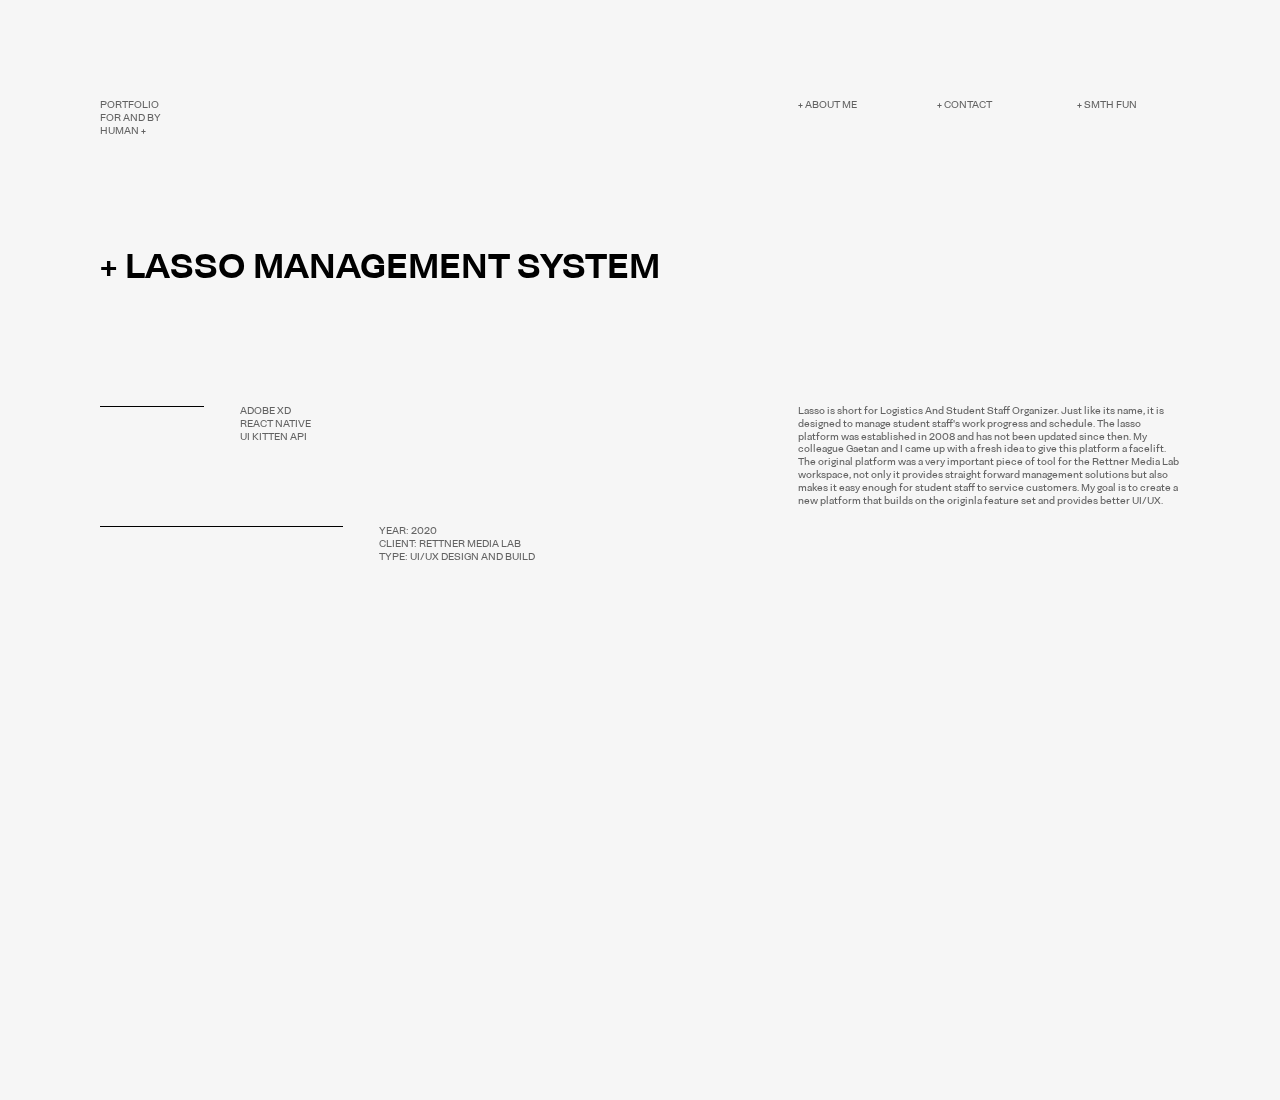
==== pj_lasso.html @ 989edd4e "small changes" ====
<!DOCTYPE html>
<html lang="en">
<head>
    <meta charset="UTF-8">
    <meta name="viewport" content="width=device-width, initial-scale=1.0">
    <title>Lasso Managment System</title>
    <link rel="stylesheet" href="./css/pj_lasso.css">
    <link rel="stylesheet" href="./css/global.css">
    <link rel="stylesheet" href="./css/raster2.css">
    <link rel="stylesheet" href="./css/locomotive-scroll.css">
</head>
<body>
    <div data-scroll-container class="wrapper">
        <r-grid columns=8>
            <r-cell span=1>
                <h2 class="heading">
                    Portfolio<br>
                    for and by<br>
                    human +
                </h2>
            </r-cell>
            <r-cell span=6-6>
                <h2 class="heading2">
                    + About me
                </h2>
            </r-cell>
            <r-cell span=7-7>
                <h2 class="heading2">
                    + Contact
                </h2>
            </r-cell>
            <r-cell span=8-8>
                <h2 class="heading2">
                    + Smth fun
                </h2>
            </r-cell>
            <r-cell span=5>
                <h2 class="project_title"><span class="plus"> + </span>Lasso Management System</h2>
            </r-cell>
            <r-cell span=1-1 class="divider"></r-cell>
            <r-cell span=2-2>
                <div>
                    <h2>Adobe XD</h2>
                    <h2>React Native</h2>
                    <h2>UI Kitten API</h2>
                </div>
            </r-cell>
            <r-cell span=6-8>
                <h2 class="desc">Lasso is short for Logistics And Student Staff Organizer. Just like its name, it is designed to manage student staff's work progress and schedule. The lasso platform was established in 2008 and has not been updated since then. My colleague Gaetan and I came up with a fresh idea to give this platform a facelift. The original platform was a very important piece of tool for the Rettner Media Lab workspace, not only it provides straight forward management solutions but also makes it easy enough for student staff to service customers. My goal is to create a new platform that builds on the originla feature set and provides better UI/UX.</h2>
            </r-cell>
            <r-cell span=1-2 class="divider"></r-cell>
            <r-cell span=3-4>
                <div>
                    <h2>Year: 2020</h2>
                    <h2>Client: Rettner Media lab</h2>
                    <h2>Type: UI/UX design and build</h2>
                </div>
            </r-cell>
        </r-grid>
    </div>
    <script src="./js/locomotive-scroll.min.js"></script>
    <script src="./js/locomotive.js"></script>
</body>
</html>
---- css/pj_lasso.css ----
.project_title {
    opacity: 1;
    font-weight: 700 !important;
    font-size: 2.7vw !important;
    line-height: 2.7vw !important;
    height: 15vh;
}

.desc {
    text-transform: none;
}
---- css/global.css ----
@font-face {
    font-family: "NeogroteskPro";
    font-weight: 400;
    src:  url('../fonts/NeogroteskPro-Regular.woff') format('woff');
}
  
@font-face {
    font-family: "NeogroteskPro";
    font-weight: 700;
    src: url('../fonts/NeogroteskPro-Bold.woff') format('woff');
}

body {
    font-family: "NeogroteskPro";
    -webkit-font-smoothing: antialiased;
    -moz-osx-font-smoothing: grayscale;
    font-weight: 400;
    background-color: #f6f6f6;
    padding: 0px !important;
}

.wrapper {
    padding: 100px !important;
}

h2 {
    font-family: "NeogroteskPro";
    -webkit-font-smoothing: antialiased;
    -moz-osx-font-smoothing: grayscale;
    font-weight: 700;
    opacity: 0.6;
    font-size: 0.8vw !important;
    line-height: 1.0vw !important;
    padding: 0 !important;
    margin: 0 !important;
    font-weight: 400 !important;
    text-transform: uppercase;
    letter-spacing: normal !important;
}

p {
    font-size: 0.9vw;
    line-height: 1.0vw;
    padding: 0;
    opacity: 0.6;
    font-weight: 400;
}

.heading {
    height: 15vh;
    text-transform: uppercase;
}

.empty {
    height: 15vh;
}

.divider {
    height: 1px;
    width: 100%;
    background-color: black;
}

.link {
    margin-bottom: 0.3vw !important;
}

.plus {
    font-weight: 400 !important;
}
---- css/raster2.css ----
/* Raster v20 (release package) (rsms.me/raster) */
@import url("https://rsms.me/inter/inter.css");@import url("https://rsms.me/res/fonts/iaw.css");:root{--fontSize:12px;--sansFont:"Inter";--monoFont:"iaw-mono";--lineHeight:calc(var(--fontSize)*1.5);--baseline:calc(var(--lineHeight)/2);--blockSpacingTop:0px;--blockSpacingBottom:var(--lineHeight);--hrThickness:2px;--h1-size:2.8rem;--h2-size:2.2rem;--h3-size:1.4rem;--h4-size:1.1rem;--columnGap:calc(var(--lineHeight)*2);--rowGap:var(--lineHeight);--displayScale:1;--pixel:1px;--foreground-color-rgb:0,0,0;--foreground-color-a:1;--foreground-color:rgba(var(--foreground-color-rgb),var(--foreground-color-a));--background-color:#fff}@supports (font-variation-settings:normal){:root{--sansFont:"Inter var";--monoFont:"iaw-mono-var"}}@media only screen and (-webkit-min-device-pixel-ratio:1.5),only screen and (min-device-pixel-ratio:1.5),only screen and (min-resolution:1.5dppx){:root{--displayScale:2;--pixel:0.5px}}@media only screen and (-webkit-min-device-pixel-ratio:2.5),only screen and (min-device-pixel-ratio:2.5),only screen and (min-resolution:2.5dppx){:root{--displayScale:3;--pixel:0.34px}}@media only screen and (-webkit-min-device-pixel-ratio:3.5),only screen and (min-device-pixel-ratio:3.5),only screen and (min-resolution:3.5dppx){:root{--displayScale:4;--pixel:0.25px}}*{font:inherit;line-height:inherit}a,abbr,acronym,address,applet,article,aside,audio,b,big,blockquote,body,canvas,caption,center,cite,code,dd,del,details,dfn,div,dl,dt,em,embed,fieldset,figcaption,figure,footer,form,grid,h1,h2,h3,h4,h5,h6,header,hgroup,hr,html,i,iframe,img,ins,kbd,label,legend,li,main,mark,menu,nav,noscript,object,ol,output,p,pre,q,s,samp,section,small,span,strike,strong,sub,summary,sup,table,tbody,td,tfoot,th,thead,time,tr,tt,u,ul,var,video{margin:0;padding:0;border:0;vertical-align:baseline}blockquote,q{quotes:none}blockquote:after,blockquote:before,q:after,q:before{content:"";content:none}a,a:active,a:visited{color:inherit}r-grid{display:grid;--grid-tc:repeat(4,1fr);grid-template-columns:var(--grid-tc);--grid-cs:1;--grid-ce:-1}r-grid>r-cell{display:block;-moz-appearance:none;appearance:none;-webkit-appearance:none}r-grid[columns="1"]{--grid-tc:repeat(1,1fr)}r-grid[columns="2"]{--grid-tc:repeat(2,1fr)}r-grid[columns="3"]{--grid-tc:repeat(3,1fr)}r-grid[columns="4"]{--grid-tc:repeat(4,1fr)}r-grid[columns="5"]{--grid-tc:repeat(5,1fr)}r-grid[columns="6"]{--grid-tc:repeat(6,1fr)}r-grid[columns="7"]{--grid-tc:repeat(7,1fr)}r-grid[columns="8"]{--grid-tc:repeat(8,1fr)}r-grid[columns="9"]{--grid-tc:repeat(9,1fr)}r-grid[columns="10"]{--grid-tc:repeat(10,1fr)}r-grid[columns="11"]{--grid-tc:repeat(11,1fr)}r-grid[columns="12"]{--grid-tc:repeat(12,1fr)}r-grid[columns="13"]{--grid-tc:repeat(13,1fr)}r-grid[columns="14"]{--grid-tc:repeat(14,1fr)}r-grid[columns="15"]{--grid-tc:repeat(15,1fr)}r-grid[columns="16"]{--grid-tc:repeat(16,1fr)}r-grid[columns="17"]{--grid-tc:repeat(17,1fr)}r-grid[columns="18"]{--grid-tc:repeat(18,1fr)}r-grid[columns="19"]{--grid-tc:repeat(19,1fr)}r-grid[columns="20"]{--grid-tc:repeat(20,1fr)}r-grid[columns="21"]{--grid-tc:repeat(21,1fr)}r-grid[columns="22"]{--grid-tc:repeat(22,1fr)}r-grid[columns="23"]{--grid-tc:repeat(23,1fr)}r-grid[columns="24"]{--grid-tc:repeat(24,1fr)}r-grid[columns="25"]{--grid-tc:repeat(25,1fr)}r-grid[columns="26"]{--grid-tc:repeat(26,1fr)}r-grid[columns="27"]{--grid-tc:repeat(27,1fr)}r-grid[columns="28"]{--grid-tc:repeat(28,1fr)}r-grid[columns="29"]{--grid-tc:repeat(29,1fr)}r-grid[columns="30"]{--grid-tc:repeat(30,1fr)}r-grid>r-cell[span^="1"]{--grid-cs:1}r-grid>r-cell[span^="2"]{--grid-cs:2}r-grid>r-cell[span^="3"]{--grid-cs:3}r-grid>r-cell[span^="4"]{--grid-cs:4}r-grid>r-cell[span^="5"]{--grid-cs:5}r-grid>r-cell[span^="6"]{--grid-cs:6}r-grid>r-cell[span^="7"]{--grid-cs:7}r-grid>r-cell[span^="8"]{--grid-cs:8}r-grid>r-cell[span^="9"]{--grid-cs:9}r-grid>r-cell[span^="10"]{--grid-cs:10}r-grid>r-cell[span^="11"]{--grid-cs:11}r-grid>r-cell[span^="12"]{--grid-cs:12}r-grid>r-cell[span^="13"]{--grid-cs:13}r-grid>r-cell[span^="14"]{--grid-cs:14}r-grid>r-cell[span^="15"]{--grid-cs:15}r-grid>r-cell[span^="16"]{--grid-cs:16}r-grid>r-cell[span^="17"]{--grid-cs:17}r-grid>r-cell[span^="18"]{--grid-cs:18}r-grid>r-cell[span^="19"]{--grid-cs:19}r-grid>r-cell[span^="20"]{--grid-cs:20}r-grid>r-cell[span^="21"]{--grid-cs:21}r-grid>r-cell[span^="22"]{--grid-cs:22}r-grid>r-cell[span^="23"]{--grid-cs:23}r-grid>r-cell[span^="24"]{--grid-cs:24}r-grid>r-cell[span^="25"]{--grid-cs:25}r-grid>r-cell[span^="26"]{--grid-cs:26}r-grid>r-cell[span^="27"]{--grid-cs:27}r-grid>r-cell[span^="28"]{--grid-cs:28}r-grid>r-cell[span^="29"]{--grid-cs:29}r-grid>r-cell[span^="30"]{--grid-cs:30}r-grid>r-cell[span$="+1"],r-grid>r-cell[span="1"]{--grid-ce:1}r-grid>r-cell[span$="+2"],r-grid>r-cell[span$="-1"],r-grid>r-cell[span="2"]{--grid-ce:2}r-grid>r-cell[span$="+3"],r-grid>r-cell[span$="-2"],r-grid>r-cell[span="3"]{--grid-ce:3}r-grid>r-cell[span$="+4"],r-grid>r-cell[span$="-3"],r-grid>r-cell[span="4"]{--grid-ce:4}r-grid>r-cell[span$="+5"],r-grid>r-cell[span$="-4"],r-grid>r-cell[span="5"]{--grid-ce:5}r-grid>r-cell[span$="+6"],r-grid>r-cell[span$="-5"],r-grid>r-cell[span="6"]{--grid-ce:6}r-grid>r-cell[span$="+7"],r-grid>r-cell[span$="-6"],r-grid>r-cell[span="7"]{--grid-ce:7}r-grid>r-cell[span$="+8"],r-grid>r-cell[span$="-7"],r-grid>r-cell[span="8"]{--grid-ce:8}r-grid>r-cell[span$="+9"],r-grid>r-cell[span$="-8"],r-grid>r-cell[span="9"]{--grid-ce:9}r-grid>r-cell[span$="+10"],r-grid>r-cell[span$="-9"],r-grid>r-cell[span="10"]{--grid-ce:10}r-grid>r-cell[span$="+11"],r-grid>r-cell[span$="-10"],r-grid>r-cell[span="11"]{--grid-ce:11}r-grid>r-cell[span$="+12"],r-grid>r-cell[span$="-11"],r-grid>r-cell[span="12"]{--grid-ce:12}r-grid>r-cell[span$="+13"],r-grid>r-cell[span$="-12"],r-grid>r-cell[span="13"]{--grid-ce:13}r-grid>r-cell[span$="+14"],r-grid>r-cell[span$="-13"],r-grid>r-cell[span="14"]{--grid-ce:14}r-grid>r-cell[span$="+15"],r-grid>r-cell[span$="-14"],r-grid>r-cell[span="15"]{--grid-ce:15}r-grid>r-cell[span$="+16"],r-grid>r-cell[span$="-15"],r-grid>r-cell[span="16"]{--grid-ce:16}r-grid>r-cell[span$="+17"],r-grid>r-cell[span$="-16"],r-grid>r-cell[span="17"]{--grid-ce:17}r-grid>r-cell[span$="+18"],r-grid>r-cell[span$="-17"],r-grid>r-cell[span="18"]{--grid-ce:18}r-grid>r-cell[span$="+19"],r-grid>r-cell[span$="-18"],r-grid>r-cell[span="19"]{--grid-ce:19}r-grid>r-cell[span$="+20"],r-grid>r-cell[span$="-19"],r-grid>r-cell[span="20"]{--grid-ce:20}r-grid>r-cell[span$="+21"],r-grid>r-cell[span$="-20"],r-grid>r-cell[span="21"]{--grid-ce:21}r-grid>r-cell[span$="+22"],r-grid>r-cell[span$="-21"],r-grid>r-cell[span="22"]{--grid-ce:22}r-grid>r-cell[span$="+23"],r-grid>r-cell[span$="-22"],r-grid>r-cell[span="23"]{--grid-ce:23}r-grid>r-cell[span$="+24"],r-grid>r-cell[span$="-23"],r-grid>r-cell[span="24"]{--grid-ce:24}r-grid>r-cell[span$="+25"],r-grid>r-cell[span$="-24"],r-grid>r-cell[span="25"]{--grid-ce:25}r-grid>r-cell[span$="+26"],r-grid>r-cell[span$="-25"],r-grid>r-cell[span="26"]{--grid-ce:26}r-grid>r-cell[span$="+27"],r-grid>r-cell[span$="-26"],r-grid>r-cell[span="27"]{--grid-ce:27}r-grid>r-cell[span$="+28"],r-grid>r-cell[span$="-27"],r-grid>r-cell[span="28"]{--grid-ce:28}r-grid>r-cell[span$="+29"],r-grid>r-cell[span$="-28"],r-grid>r-cell[span="29"]{--grid-ce:29}r-grid>r-cell[span$="+30"],r-grid>r-cell[span$="-29"],r-grid>r-cell[span="30"]{--grid-ce:30}r-grid>r-cell[span$="-30"]{--grid-ce:31}r-grid>r-cell[span]{grid-column-end:span var(--grid-ce)}r-grid>r-cell[span*="+"],r-grid>r-cell[span*="-"],r-grid>r-cell[span*=".."]{grid-column-start:var(--grid-cs)}r-grid>r-cell[span*="-"],r-grid>r-cell[span*=".."]{grid-column-end:var(--grid-ce)}r-grid>r-cell[span=row]{grid-column:1/-1}@media only screen and (max-width:600px){r-grid[columns-s="1"]{--grid-tc:repeat(1,1fr)}r-grid[columns-s="2"]{--grid-tc:repeat(2,1fr)}r-grid[columns-s="3"]{--grid-tc:repeat(3,1fr)}r-grid[columns-s="4"]{--grid-tc:repeat(4,1fr)}r-grid[columns-s="5"]{--grid-tc:repeat(5,1fr)}r-grid[columns-s="6"]{--grid-tc:repeat(6,1fr)}r-grid[columns-s="7"]{--grid-tc:repeat(7,1fr)}r-grid[columns-s="8"]{--grid-tc:repeat(8,1fr)}r-grid[columns-s="9"]{--grid-tc:repeat(9,1fr)}r-grid[columns-s="10"]{--grid-tc:repeat(10,1fr)}r-grid[columns-s="11"]{--grid-tc:repeat(11,1fr)}r-grid[columns-s="12"]{--grid-tc:repeat(12,1fr)}r-grid[columns-s="13"]{--grid-tc:repeat(13,1fr)}r-grid[columns-s="14"]{--grid-tc:repeat(14,1fr)}r-grid[columns-s="15"]{--grid-tc:repeat(15,1fr)}r-grid[columns-s="16"]{--grid-tc:repeat(16,1fr)}r-grid[columns-s="17"]{--grid-tc:repeat(17,1fr)}r-grid[columns-s="18"]{--grid-tc:repeat(18,1fr)}r-grid[columns-s="19"]{--grid-tc:repeat(19,1fr)}r-grid[columns-s="20"]{--grid-tc:repeat(20,1fr)}r-grid[columns-s="21"]{--grid-tc:repeat(21,1fr)}r-grid[columns-s="22"]{--grid-tc:repeat(22,1fr)}r-grid[columns-s="23"]{--grid-tc:repeat(23,1fr)}r-grid[columns-s="24"]{--grid-tc:repeat(24,1fr)}r-grid[columns-s="25"]{--grid-tc:repeat(25,1fr)}r-grid[columns-s="26"]{--grid-tc:repeat(26,1fr)}r-grid[columns-s="27"]{--grid-tc:repeat(27,1fr)}r-grid[columns-s="28"]{--grid-tc:repeat(28,1fr)}r-grid[columns-s="29"]{--grid-tc:repeat(29,1fr)}r-grid[columns-s="30"]{--grid-tc:repeat(30,1fr)}r-grid>r-cell[span-s^="1"]{--grid-cs:1}r-grid>r-cell[span-s^="2"]{--grid-cs:2}r-grid>r-cell[span-s^="3"]{--grid-cs:3}r-grid>r-cell[span-s^="4"]{--grid-cs:4}r-grid>r-cell[span-s^="5"]{--grid-cs:5}r-grid>r-cell[span-s^="6"]{--grid-cs:6}r-grid>r-cell[span-s^="7"]{--grid-cs:7}r-grid>r-cell[span-s^="8"]{--grid-cs:8}r-grid>r-cell[span-s^="9"]{--grid-cs:9}r-grid>r-cell[span-s^="10"]{--grid-cs:10}r-grid>r-cell[span-s^="11"]{--grid-cs:11}r-grid>r-cell[span-s^="12"]{--grid-cs:12}r-grid>r-cell[span-s^="13"]{--grid-cs:13}r-grid>r-cell[span-s^="14"]{--grid-cs:14}r-grid>r-cell[span-s^="15"]{--grid-cs:15}r-grid>r-cell[span-s^="16"]{--grid-cs:16}r-grid>r-cell[span-s^="17"]{--grid-cs:17}r-grid>r-cell[span-s^="18"]{--grid-cs:18}r-grid>r-cell[span-s^="19"]{--grid-cs:19}r-grid>r-cell[span-s^="20"]{--grid-cs:20}r-grid>r-cell[span-s^="21"]{--grid-cs:21}r-grid>r-cell[span-s^="22"]{--grid-cs:22}r-grid>r-cell[span-s^="23"]{--grid-cs:23}r-grid>r-cell[span-s^="24"]{--grid-cs:24}r-grid>r-cell[span-s^="25"]{--grid-cs:25}r-grid>r-cell[span-s^="26"]{--grid-cs:26}r-grid>r-cell[span-s^="27"]{--grid-cs:27}r-grid>r-cell[span-s^="28"]{--grid-cs:28}r-grid>r-cell[span-s^="29"]{--grid-cs:29}r-grid>r-cell[span-s^="30"]{--grid-cs:30}r-grid>r-cell[span-s$="+1"],r-grid>r-cell[span-s="1"]{--grid-ce:1}r-grid>r-cell[span-s$="+2"],r-grid>r-cell[span-s$="-1"],r-grid>r-cell[span-s="2"]{--grid-ce:2}r-grid>r-cell[span-s$="+3"],r-grid>r-cell[span-s$="-2"],r-grid>r-cell[span-s="3"]{--grid-ce:3}r-grid>r-cell[span-s$="+4"],r-grid>r-cell[span-s$="-3"],r-grid>r-cell[span-s="4"]{--grid-ce:4}r-grid>r-cell[span-s$="+5"],r-grid>r-cell[span-s$="-4"],r-grid>r-cell[span-s="5"]{--grid-ce:5}r-grid>r-cell[span-s$="+6"],r-grid>r-cell[span-s$="-5"],r-grid>r-cell[span-s="6"]{--grid-ce:6}r-grid>r-cell[span-s$="+7"],r-grid>r-cell[span-s$="-6"],r-grid>r-cell[span-s="7"]{--grid-ce:7}r-grid>r-cell[span-s$="+8"],r-grid>r-cell[span-s$="-7"],r-grid>r-cell[span-s="8"]{--grid-ce:8}r-grid>r-cell[span-s$="+9"],r-grid>r-cell[span-s$="-8"],r-grid>r-cell[span-s="9"]{--grid-ce:9}r-grid>r-cell[span-s$="+10"],r-grid>r-cell[span-s$="-9"],r-grid>r-cell[span-s="10"]{--grid-ce:10}r-grid>r-cell[span-s$="+11"],r-grid>r-cell[span-s$="-10"],r-grid>r-cell[span-s="11"]{--grid-ce:11}r-grid>r-cell[span-s$="+12"],r-grid>r-cell[span-s$="-11"],r-grid>r-cell[span-s="12"]{--grid-ce:12}r-grid>r-cell[span-s$="+13"],r-grid>r-cell[span-s$="-12"],r-grid>r-cell[span-s="13"]{--grid-ce:13}r-grid>r-cell[span-s$="+14"],r-grid>r-cell[span-s$="-13"],r-grid>r-cell[span-s="14"]{--grid-ce:14}r-grid>r-cell[span-s$="+15"],r-grid>r-cell[span-s$="-14"],r-grid>r-cell[span-s="15"]{--grid-ce:15}r-grid>r-cell[span-s$="+16"],r-grid>r-cell[span-s$="-15"],r-grid>r-cell[span-s="16"]{--grid-ce:16}r-grid>r-cell[span-s$="+17"],r-grid>r-cell[span-s$="-16"],r-grid>r-cell[span-s="17"]{--grid-ce:17}r-grid>r-cell[span-s$="+18"],r-grid>r-cell[span-s$="-17"],r-grid>r-cell[span-s="18"]{--grid-ce:18}r-grid>r-cell[span-s$="+19"],r-grid>r-cell[span-s$="-18"],r-grid>r-cell[span-s="19"]{--grid-ce:19}r-grid>r-cell[span-s$="+20"],r-grid>r-cell[span-s$="-19"],r-grid>r-cell[span-s="20"]{--grid-ce:20}r-grid>r-cell[span-s$="+21"],r-grid>r-cell[span-s$="-20"],r-grid>r-cell[span-s="21"]{--grid-ce:21}r-grid>r-cell[span-s$="+22"],r-grid>r-cell[span-s$="-21"],r-grid>r-cell[span-s="22"]{--grid-ce:22}r-grid>r-cell[span-s$="+23"],r-grid>r-cell[span-s$="-22"],r-grid>r-cell[span-s="23"]{--grid-ce:23}r-grid>r-cell[span-s$="+24"],r-grid>r-cell[span-s$="-23"],r-grid>r-cell[span-s="24"]{--grid-ce:24}r-grid>r-cell[span-s$="+25"],r-grid>r-cell[span-s$="-24"],r-grid>r-cell[span-s="25"]{--grid-ce:25}r-grid>r-cell[span-s$="+26"],r-grid>r-cell[span-s$="-25"],r-grid>r-cell[span-s="26"]{--grid-ce:26}r-grid>r-cell[span-s$="+27"],r-grid>r-cell[span-s$="-26"],r-grid>r-cell[span-s="27"]{--grid-ce:27}r-grid>r-cell[span-s$="+28"],r-grid>r-cell[span-s$="-27"],r-grid>r-cell[span-s="28"]{--grid-ce:28}r-grid>r-cell[span-s$="+29"],r-grid>r-cell[span-s$="-28"],r-grid>r-cell[span-s="29"]{--grid-ce:29}r-grid>r-cell[span-s$="+30"],r-grid>r-cell[span-s$="-29"],r-grid>r-cell[span-s="30"]{--grid-ce:30}r-grid>r-cell[span-s$="-30"]{--grid-ce:31}r-grid>r-cell[span-s]{grid-column-end:span var(--grid-ce)}r-grid>r-cell[span-s*="+"],r-grid>r-cell[span-s*="-"],r-grid>r-cell[span-s*=".."]{grid-column-start:var(--grid-cs)}r-grid>r-cell[span-s*="-"],r-grid>r-cell[span-s*=".."]{grid-column-end:var(--grid-ce)}r-grid>r-cell[span-s=row]{grid-column:1/-1}}@media only screen and (min-width:1599px){r-grid[columns-l="1"]{--grid-tc:repeat(1,1fr)}r-grid[columns-l="2"]{--grid-tc:repeat(2,1fr)}r-grid[columns-l="3"]{--grid-tc:repeat(3,1fr)}r-grid[columns-l="4"]{--grid-tc:repeat(4,1fr)}r-grid[columns-l="5"]{--grid-tc:repeat(5,1fr)}r-grid[columns-l="6"]{--grid-tc:repeat(6,1fr)}r-grid[columns-l="7"]{--grid-tc:repeat(7,1fr)}r-grid[columns-l="8"]{--grid-tc:repeat(8,1fr)}r-grid[columns-l="9"]{--grid-tc:repeat(9,1fr)}r-grid[columns-l="10"]{--grid-tc:repeat(10,1fr)}r-grid[columns-l="11"]{--grid-tc:repeat(11,1fr)}r-grid[columns-l="12"]{--grid-tc:repeat(12,1fr)}r-grid[columns-l="13"]{--grid-tc:repeat(13,1fr)}r-grid[columns-l="14"]{--grid-tc:repeat(14,1fr)}r-grid[columns-l="15"]{--grid-tc:repeat(15,1fr)}r-grid[columns-l="16"]{--grid-tc:repeat(16,1fr)}r-grid[columns-l="17"]{--grid-tc:repeat(17,1fr)}r-grid[columns-l="18"]{--grid-tc:repeat(18,1fr)}r-grid[columns-l="19"]{--grid-tc:repeat(19,1fr)}r-grid[columns-l="20"]{--grid-tc:repeat(20,1fr)}r-grid[columns-l="21"]{--grid-tc:repeat(21,1fr)}r-grid[columns-l="22"]{--grid-tc:repeat(22,1fr)}r-grid[columns-l="23"]{--grid-tc:repeat(23,1fr)}r-grid[columns-l="24"]{--grid-tc:repeat(24,1fr)}r-grid[columns-l="25"]{--grid-tc:repeat(25,1fr)}r-grid[columns-l="26"]{--grid-tc:repeat(26,1fr)}r-grid[columns-l="27"]{--grid-tc:repeat(27,1fr)}r-grid[columns-l="28"]{--grid-tc:repeat(28,1fr)}r-grid[columns-l="29"]{--grid-tc:repeat(29,1fr)}r-grid[columns-l="30"]{--grid-tc:repeat(30,1fr)}r-grid>r-cell[span-l^="1"]{--grid-cs:1}r-grid>r-cell[span-l^="2"]{--grid-cs:2}r-grid>r-cell[span-l^="3"]{--grid-cs:3}r-grid>r-cell[span-l^="4"]{--grid-cs:4}r-grid>r-cell[span-l^="5"]{--grid-cs:5}r-grid>r-cell[span-l^="6"]{--grid-cs:6}r-grid>r-cell[span-l^="7"]{--grid-cs:7}r-grid>r-cell[span-l^="8"]{--grid-cs:8}r-grid>r-cell[span-l^="9"]{--grid-cs:9}r-grid>r-cell[span-l^="10"]{--grid-cs:10}r-grid>r-cell[span-l^="11"]{--grid-cs:11}r-grid>r-cell[span-l^="12"]{--grid-cs:12}r-grid>r-cell[span-l^="13"]{--grid-cs:13}r-grid>r-cell[span-l^="14"]{--grid-cs:14}r-grid>r-cell[span-l^="15"]{--grid-cs:15}r-grid>r-cell[span-l^="16"]{--grid-cs:16}r-grid>r-cell[span-l^="17"]{--grid-cs:17}r-grid>r-cell[span-l^="18"]{--grid-cs:18}r-grid>r-cell[span-l^="19"]{--grid-cs:19}r-grid>r-cell[span-l^="20"]{--grid-cs:20}r-grid>r-cell[span-l^="21"]{--grid-cs:21}r-grid>r-cell[span-l^="22"]{--grid-cs:22}r-grid>r-cell[span-l^="23"]{--grid-cs:23}r-grid>r-cell[span-l^="24"]{--grid-cs:24}r-grid>r-cell[span-l^="25"]{--grid-cs:25}r-grid>r-cell[span-l^="26"]{--grid-cs:26}r-grid>r-cell[span-l^="27"]{--grid-cs:27}r-grid>r-cell[span-l^="28"]{--grid-cs:28}r-grid>r-cell[span-l^="29"]{--grid-cs:29}r-grid>r-cell[span-l^="30"]{--grid-cs:30}r-grid>r-cell[span-l$="+1"],r-grid>r-cell[span-l="1"]{--grid-ce:1}r-grid>r-cell[span-l$="+2"],r-grid>r-cell[span-l$="-1"],r-grid>r-cell[span-l="2"]{--grid-ce:2}r-grid>r-cell[span-l$="+3"],r-grid>r-cell[span-l$="-2"],r-grid>r-cell[span-l="3"]{--grid-ce:3}r-grid>r-cell[span-l$="+4"],r-grid>r-cell[span-l$="-3"],r-grid>r-cell[span-l="4"]{--grid-ce:4}r-grid>r-cell[span-l$="+5"],r-grid>r-cell[span-l$="-4"],r-grid>r-cell[span-l="5"]{--grid-ce:5}r-grid>r-cell[span-l$="+6"],r-grid>r-cell[span-l$="-5"],r-grid>r-cell[span-l="6"]{--grid-ce:6}r-grid>r-cell[span-l$="+7"],r-grid>r-cell[span-l$="-6"],r-grid>r-cell[span-l="7"]{--grid-ce:7}r-grid>r-cell[span-l$="+8"],r-grid>r-cell[span-l$="-7"],r-grid>r-cell[span-l="8"]{--grid-ce:8}r-grid>r-cell[span-l$="+9"],r-grid>r-cell[span-l$="-8"],r-grid>r-cell[span-l="9"]{--grid-ce:9}r-grid>r-cell[span-l$="+10"],r-grid>r-cell[span-l$="-9"],r-grid>r-cell[span-l="10"]{--grid-ce:10}r-grid>r-cell[span-l$="+11"],r-grid>r-cell[span-l$="-10"],r-grid>r-cell[span-l="11"]{--grid-ce:11}r-grid>r-cell[span-l$="+12"],r-grid>r-cell[span-l$="-11"],r-grid>r-cell[span-l="12"]{--grid-ce:12}r-grid>r-cell[span-l$="+13"],r-grid>r-cell[span-l$="-12"],r-grid>r-cell[span-l="13"]{--grid-ce:13}r-grid>r-cell[span-l$="+14"],r-grid>r-cell[span-l$="-13"],r-grid>r-cell[span-l="14"]{--grid-ce:14}r-grid>r-cell[span-l$="+15"],r-grid>r-cell[span-l$="-14"],r-grid>r-cell[span-l="15"]{--grid-ce:15}r-grid>r-cell[span-l$="+16"],r-grid>r-cell[span-l$="-15"],r-grid>r-cell[span-l="16"]{--grid-ce:16}r-grid>r-cell[span-l$="+17"],r-grid>r-cell[span-l$="-16"],r-grid>r-cell[span-l="17"]{--grid-ce:17}r-grid>r-cell[span-l$="+18"],r-grid>r-cell[span-l$="-17"],r-grid>r-cell[span-l="18"]{--grid-ce:18}r-grid>r-cell[span-l$="+19"],r-grid>r-cell[span-l$="-18"],r-grid>r-cell[span-l="19"]{--grid-ce:19}r-grid>r-cell[span-l$="+20"],r-grid>r-cell[span-l$="-19"],r-grid>r-cell[span-l="20"]{--grid-ce:20}r-grid>r-cell[span-l$="+21"],r-grid>r-cell[span-l$="-20"],r-grid>r-cell[span-l="21"]{--grid-ce:21}r-grid>r-cell[span-l$="+22"],r-grid>r-cell[span-l$="-21"],r-grid>r-cell[span-l="22"]{--grid-ce:22}r-grid>r-cell[span-l$="+23"],r-grid>r-cell[span-l$="-22"],r-grid>r-cell[span-l="23"]{--grid-ce:23}r-grid>r-cell[span-l$="+24"],r-grid>r-cell[span-l$="-23"],r-grid>r-cell[span-l="24"]{--grid-ce:24}r-grid>r-cell[span-l$="+25"],r-grid>r-cell[span-l$="-24"],r-grid>r-cell[span-l="25"]{--grid-ce:25}r-grid>r-cell[span-l$="+26"],r-grid>r-cell[span-l$="-25"],r-grid>r-cell[span-l="26"]{--grid-ce:26}r-grid>r-cell[span-l$="+27"],r-grid>r-cell[span-l$="-26"],r-grid>r-cell[span-l="27"]{--grid-ce:27}r-grid>r-cell[span-l$="+28"],r-grid>r-cell[span-l$="-27"],r-grid>r-cell[span-l="28"]{--grid-ce:28}r-grid>r-cell[span-l$="+29"],r-grid>r-cell[span-l$="-28"],r-grid>r-cell[span-l="29"]{--grid-ce:29}r-grid>r-cell[span-l$="+30"],r-grid>r-cell[span-l$="-29"],r-grid>r-cell[span-l="30"]{--grid-ce:30}r-grid>r-cell[span-l$="-30"]{--grid-ce:31}r-grid>r-cell[span-l]{grid-column-end:span var(--grid-ce)}r-grid>r-cell[span-l*="+"],r-grid>r-cell[span-l*="-"],r-grid>r-cell[span-l*=".."]{grid-column-start:var(--grid-cs)}r-grid>r-cell[span-l*="-"],r-grid>r-cell[span-l*=".."]{grid-column-end:var(--grid-ce)}r-grid>r-cell[span-l=row]{grid-column:1/-1}}r-grid.debug>*{--color:rgba(248,110,91,0.3);background-image:-webkit-gradient(linear,left top,left bottom,from(var(--color)),to(var(--color)));background-image:linear-gradient(180deg,var(--color) 0,var(--color))}r-grid.debug>:nth-child(6n+2){--color:rgba(103,126,208,0.3)}r-grid.debug>:nth-child(6n+3){--color:rgba(224,174,72,0.3)}r-grid.debug>:nth-child(6n+4){--color:rgba(77,214,115,0.3)}r-grid.debug>:nth-child(6n+5){--color:rgba(217,103,219,0.3)}r-grid.debug>:nth-child(6n+6){--color:rgba(94,204,211,0.3)}r-grid.debug>:nth-child(6n+7){--color:rgba(248,110,91,0.3)}html{font-family:var(--sansFont),-system-ui,system-ui,sans-serif;font-size:var(--fontSize);line-height:var(--lineHeight);background:var(--background-color);color:var(--foreground-color);letter-spacing:-.01em;-webkit-text-size-adjust:100%;-moz-text-size-adjust:100%;-ms-text-size-adjust:100%;text-size-adjust:100%;font-variant-ligatures:contextual common-ligatures;font-feature-settings:"kern" 1,"liga" 1,"calt" 1,"cv10" 1}body{-webkit-overflow-scrolling:touch;scroll-behavior:smooth;overflow-x:hidden;padding:calc(var(--lineHeight)*2);padding-bottom:calc(var(--lineHeight)*3)}@media only screen and (max-width:600px){body{padding:var(--lineHeight);padding-bottom:calc(var(--lineHeight)*2)}}[flow-cols-l],[flow-cols-s],[flow-cols]{-webkit-column-gap:var(--columnGap);-moz-column-gap:var(--columnGap);column-gap:var(--columnGap);-webkit-column-fill:balance;-moz-column-fill:balance;column-fill:balance}[flow-cols="1"]{-webkit-column-count:1;-moz-column-count:1;column-count:1}[flow-cols="2"]{-webkit-column-count:2;-moz-column-count:2;column-count:2}[flow-cols="3"]{-webkit-column-count:3;-moz-column-count:3;column-count:3}[flow-cols="4"]{-webkit-column-count:4;-moz-column-count:4;column-count:4}[flow-cols="5"]{-webkit-column-count:5;-moz-column-count:5;column-count:5}[flow-cols="6"]{-webkit-column-count:6;-moz-column-count:6;column-count:6}[flow-cols="7"]{-webkit-column-count:7;-moz-column-count:7;column-count:7}[flow-cols="8"]{-webkit-column-count:8;-moz-column-count:8;column-count:8}@media only screen and (max-width:600px){[flow-cols-s="1"]{-webkit-column-count:1;-moz-column-count:1;column-count:1}[flow-cols-s="2"]{-webkit-column-count:2;-moz-column-count:2;column-count:2}[flow-cols-s="3"]{-webkit-column-count:3;-moz-column-count:3;column-count:3}[flow-cols-s="4"]{-webkit-column-count:4;-moz-column-count:4;column-count:4}[flow-cols-s="5"]{-webkit-column-count:5;-moz-column-count:5;column-count:5}[flow-cols-s="6"]{-webkit-column-count:6;-moz-column-count:6;column-count:6}[flow-cols-s="7"]{-webkit-column-count:7;-moz-column-count:7;column-count:7}[flow-cols-s="8"]{-webkit-column-count:8;-moz-column-count:8;column-count:8}}@media only screen and (min-width:1599px){[flow-cols-l="1"]{-webkit-column-count:1;-moz-column-count:1;column-count:1}[flow-cols-l="2"]{-webkit-column-count:2;-moz-column-count:2;column-count:2}[flow-cols-l="3"]{-webkit-column-count:3;-moz-column-count:3;column-count:3}[flow-cols-l="4"]{-webkit-column-count:4;-moz-column-count:4;column-count:4}[flow-cols-l="5"]{-webkit-column-count:5;-moz-column-count:5;column-count:5}[flow-cols-l="6"]{-webkit-column-count:6;-moz-column-count:6;column-count:6}[flow-cols-l="7"]{-webkit-column-count:7;-moz-column-count:7;column-count:7}[flow-cols-l="8"]{-webkit-column-count:8;-moz-column-count:8;column-count:8}}address,article,aside,blockquote,dd,dl,dt,fieldset,figure,form,h1,h2,h3,h4,h5,h6,li,nav,ol,p,pre,r-grid,table,tfoot,ul,video{margin-top:var(--blockSpacingTop);margin-bottom:var(--blockSpacingBottom)}:first-child{margin-top:unset}:last-child{margin-bottom:unset}hr:first-child{margin-top:calc(var(--hrThickness)/-2);margin-bottom:calc(var(--lineHeight) - var(--hrThickness)/2)}hr:last-child{margin-bottom:calc(var(--hrThickness)/-2)}hr,hr:last-child,hr:only-child{margin-top:calc(var(--lineHeight) - var(--hrThickness)/2)}hr,hr:only-child{border:none;background:var(--foreground-color);height:var(--hrThickness);margin-bottom:calc(var(--lineHeight) - var(--hrThickness)/2)}*+hr:last-child{margin-top:calc(var(--hrThickness)/-2)}hr:not(:first-child){margin-top:var(--lineHeight);margin-bottom:calc(var(--lineHeight) - var(--hrThickness))}r-grid>hr{grid-column:1/-1}r-grid>hr,r-grid>hr:not(:first-child):not(:last-child){margin-top:calc(var(--lineHeight) - var(--hrThickness));margin-bottom:0}.bold,b,strong{font-weight:600}.italic,em,i{font-style:italic}.code,.monospace,code,pre,tt{font-family:var(--monoFont),Inconsolata,Menlo,monospace;font-weight:430;word-wrap:break-word;white-space:pre-wrap}b .code,b .monospace,b code,b pre,b tt{font-weight:600}.code b,.monospace b,code b,pre b,tt b{font-weight:600;font-weight:580}pre{overflow-x:auto;display:block}pre,pre code,pre tt{white-space:pre;word-wrap:normal}h{display:block;-moz-appearance:none;appearance:none;-webkit-appearance:none}.h1,h,h1{font-weight:720;letter-spacing:-.05em;font-size:var(--h1-size);line-height:calc(var(--lineHeight)*2);margin-left:calc(var(--h1-size)/-22);margin-top:calc(var(--lineHeight)*2);margin-bottom:var(--lineHeight);word-break:break-word}h1.single-line{margin-top:var(--lineHeight);padding-top:calc(var(--lineHeight)*0.5)}h1.single-line,h1.single-line:first-child{padding-bottom:calc(var(--lineHeight)*0.5)}h1.single-line:first-child{margin-top:0}.h2,h2{font-weight:700;letter-spacing:-.03em;font-size:var(--h2-size);line-height:calc(var(--lineHeight)*2);margin-left:calc(var(--h2-size)/-26);margin-bottom:var(--lineHeight)}*+h2,h2.single-line{margin-top:var(--lineHeight);padding-top:calc(var(--lineHeight)*0.5);padding-bottom:calc(var(--lineHeight)*0.5);margin-bottom:0}h2.single-line:first-child{margin-top:unset}.h3,.h4,h3,h4{font-weight:700;letter-spacing:-.02em;font-size:var(--h3-size);padding-top:calc(var(--baseline)*0.75);padding-bottom:calc(var(--baseline)*0.25);margin-bottom:var(--baseline)}.h4,h4{font-weight:700;letter-spacing:-.012em;font-size:var(--h4-size)}h3.single-line,h4.single-line{padding-bottom:calc(var(--baseline)*1.25);margin-bottom:0}h3+h1,h3+h1.single-line,h4+h1,h4+h1.single-line{margin-top:calc(var(--baseline)*3)}h3.single-line+h1,h3.single-line+h1.single-line,h3.single-line+h2,h3.single-line+h2.single-line,h4.single-line+h1,h4.single-line+h1.single-line,h4.single-line+h2,h4.single-line+h2.single-line{margin-top:var(--lineHeight)}h3+h2,h3+h2.single-line,h4+h2,h4+h2.single-line{margin-top:var(--baseline)}.h5,.h6,h5,h6{font-weight:670;letter-spacing:-.015em}.h5,.h6,h5,h6,r-grid>r-cell.h1,r-grid>r-cell.h2,r-grid>r-cell.h3,r-grid>r-cell.h4,r-grid>r-cell.h5,r-grid>r-cell.h6{margin-bottom:0}.h1.large,h1.large{--h1-size:4rem;line-height:calc(var(--lineHeight)*3);font-weight:730}.h1.xlarge,h1.xlarge{--h1-size:5.5rem;line-height:calc(var(--lineHeight)*4);font-weight:740}.h1.xxlarge,h1.xxlarge{--h1-size:7.5rem;line-height:calc(var(--lineHeight)*5);font-weight:750}.h1.xxxlarge,h1.xxxlarge{--h1-size:10.5rem;line-height:calc(var(--lineHeight)*7);font-weight:760}.small{font-size:.85rem;line-height:var(--lineHeight)}.xsmall{font-size:.8em;line-height:calc(var(--lineHeight)*0.75);padding-top:calc(var(--lineHeight)*0.25)}.xxsmall{font-size:.65em;line-height:calc(var(--lineHeight)*0.7);padding-top:calc(var(--lineHeight)*0.3)}.xxxsmall{font-size:.5em;line-height:calc(var(--lineHeight)*0.5);padding-bottom:calc(var(--lineHeight)*0.25)}a{text-decoration:underline;-webkit-text-decoration:underline rgba(0,0,0,.3);text-decoration:underline rgba(0,0,0,.3);white-space:nowrap}a:hover{color:var(--blue)}.h1>a,.h2>a,.h3>a,.h4>a,.h5>a,.h6>a,h1>a,h2>a,h3>a,h4>a,h5>a,h6>a{text-decoration:none}.h1>a:hover,.h2>a:hover,.h3>a:hover,.h4>a:hover,.h5>a:hover,.h6>a:hover,h1>a:hover,h2>a:hover,h3>a:hover,h4>a:hover,h5>a:hover,h6>a:hover{text-decoration:underline;-webkit-text-decoration:underline rgba(0,0,0,.3);text-decoration:underline rgba(0,0,0,.3);color:inherit}img,img:first-child,img:last-child{display:block;margin-top:var(--baseline);margin-bottom:var(--baseline)}img:only-child{margin:0}*+img{margin-top:calc(var(--baseline)*-1)}img.cover,img.fill{-o-object-fit:cover;object-fit:cover}r-grid>r-cell>img,r-grid>r-cell>p>img{-o-object-fit:contain;object-fit:contain;max-width:100%}r-grid{grid-column-gap:var(--columnGap);grid-row-gap:var(--rowGap)}r-grid.compact{grid-row-gap:0}li{margin-left:.2em;margin-bottom:var(--baseline)}li>p+ol,li>p+ul{margin-top:calc(var(--baseline)*-1)}li.task-list-item{list-style-type:none}li.task-list-item>input[type=checkbox]{list-style:none;margin-right:.5em;margin-left:-1.4em;background:none;-webkit-appearance:none;-moz-appearance:none;appearance:none;width:1.5em;height:var(--baseline);display:inline-block;position:relative;border:none;opacity:1;--outlineSvgUrl:url('data:image/svg+xml;utf8,<svg width="18" height="18" viewBox="0 0 18 18" fill="none" xmlns="http://www.w3.org/2000/svg"><rect x="1.75" y="1.75" width="14.5" height="14.5" rx="0.5" stroke="black" stroke-width="1.5"/></svg>');--checkSvgUrl:url('data:image/svg+xml;utf8,<svg width="18" height="18" viewBox="0 0 18 18" fill="none" xmlns="http://www.w3.org/2000/svg"><path d="M4.7 9.3L8.1 12.6L13.8 6.9L12.3 5.3L8.1 9.5L6.3 7.7L4.7 9.3Z" fill="black"/></svg>')}li.task-list-item>input[type=checkbox]:after,li.task-list-item>input[type=checkbox]:before{display:block;position:absolute;content:"X";color:transparent;left:0;top:-.25em;bottom:-.25em;width:1.1em;background-size:contain;background-repeat:no-repeat;background-position:50%;--webkit-touch-callout:none}li.task-list-item>input[type=checkbox]:after{background-image:var(--outlineSvgUrl)}li.task-list-item>input[type=checkbox][checked]:before{background-image:var(--checkSvgUrl)}@supports ((-webkit-mask-image:linear-gradient(rgba(0,0,0,1.0),red)) or (mask-image:linear-gradient(rgba(0,0,0,1.0),red))){li.task-list-item>input[type=checkbox]:after,li.task-list-item>input[type=checkbox]:before{-webkit-mask-size:contain;mask-size:contain;-webkit-mask-repeat:no-repeat;mask-repeat:no-repeat;-webkit-mask-position:center center;mask-position:center center}li.task-list-item>input[type=checkbox]:after{background:var(--foreground-color);-webkit-mask-image:var(--outlineSvgUrl);mask-image:var(--outlineSvgUrl)}li.task-list-item>input[type=checkbox][checked]:before{background:var(--foreground-color);-webkit-mask-image:var(--checkSvgUrl);mask-image:var(--checkSvgUrl)}}.compact>li>p+ol,.compact>li>p+ul{margin-top:calc(var(--blockSpacingBottom)*-1)}ol,ul{list-style-position:outside;--list-indentation:2em}ol.compact>li,ul.compact>li{margin-bottom:0}ul{padding-left:1.3em}ol[start]{-webkit-padding-start:var(--list-indentation);padding-inline-start:var(--list-indentation)}ol:not([start]){list-style:none;counter-reset:ol-counter;padding-left:var(--list-indentation)}ol:not([start])>li{counter-increment:ol-counter;position:relative}ol:not([start])>li:before{content:counter(ol-counter) ". ";font-weight:500;font-variant-numeric:tabular-nums;position:absolute;--space:0.5em;--width:calc(var(--list-indentation) - var(--space));left:calc(-1*(var(--width) + var(--space)));width:var(--width);height:var(--lineHeight);text-align:left}table{--border-width:1px;--border-opacity:0.15;--border-color:rgba(var(--foreground-color-rgb),calc(var(--foreground-color-a)*var(--border-opacity)));overflow:auto;border-spacing:0;border-collapse:collapse;border-top:var(--border-width) solid var(--border-color);border-right:var(--border-width) solid var(--border-color);position:relative;margin-top:calc(var(--lineHeight)*1 + var(--border-width)*-1);margin-bottom:calc(var(--lineHeight)*1.5)}table:first-child{margin-top:calc(var(--lineHeight)*0.5 + var(--border-width)*-1);margin-bottom:calc(var(--lineHeight)*0.5)}table *{box-sizing:border-box}table td,table th{position:relative;padding:var(--baseline) 1em;background-image:linear-gradient(90deg,var(--border-color),var(--border-color) 1px,transparent 0,transparent calc(var(--baseline)/2));background-repeat:no-repeat;background-size:100% 100%;background-position:0 -1px}table td:after,table th:after{position:absolute;left:0;bottom:0;right:0;height:var(--border-width);background:var(--border-color);content:"A";color:transparent;pointer-events:none}table th{text-align:left;font-weight:600}table th[align=center]{text-align:center}table th[align=right]{text-align:right}p+table{margin-top:calc(var(--lineHeight)*1.5 + var(--border-width)*-1)}@media only screen and (max-width:600px){.only-large-window{display:none}}@media only screen and (min-width:601px){.only-small-window{display:none}}:root{--base-grid-color1:rgba(20,230,245,0.3);--base-grid-color2:hsla(0,0%,47.1%,0.05)}.show-base-grid{background-image:repeating-linear-gradient(0deg,var(--base-grid-color2),var(--base-grid-color2) 1px,transparent 0,transparent calc(var(--baseline)/2),var(--base-grid-color1) calc(var(--baseline)/2),var(--base-grid-color1) calc(var(--baseline)/2 + 1px),transparent calc(var(--baseline)/2 + 1px),transparent var(--baseline));background-repeat:repeat-y;background-size:100% var(--baseline);background-position:0 .5px}.single-line{white-space:nowrap;overflow:hidden;text-overflow:ellipsis}.block{display:block}.inline{display:inline-block}.flex-h{-webkit-box-orient:horizontal;flex-direction:row}.flex-h,.flex-v{display:-webkit-box;display:flex;-webkit-box-direction:normal}.flex-v{-webkit-box-orient:vertical;flex-direction:column}.left{text-align:left}.right{text-align:right}.center{text-align:center}.flex-v.center{align-self:center}.flex-h .bottom{align-self:flex-end}img.top{-o-object-position:center top;object-position:center top;align-self:center}img.center{-o-object-position:center center;object-position:center center;align-self:center}img.bottom{-o-object-position:center bottom;object-position:center bottom;align-self:center}img.left.top{-o-object-position:left top;object-position:left top;align-self:flex-start}img.left.center{-o-object-position:left center;object-position:left center;align-self:flex-start}img.left.bottom{-o-object-position:left bottom;object-position:left bottom;align-self:flex-start}img.right.top{-o-object-position:right top;object-position:right top;align-self:flex-end}img.right.center{-o-object-position:right center;object-position:right center;align-self:flex-end}img.right.bottom{-o-object-position:right bottom;object-position:right bottom;align-self:flex-end}.padding0{padding:0}.padding1{padding:calc(var(--lineHeight)*1)}.padding2{padding:calc(var(--lineHeight)*2)}.padding3{padding:calc(var(--lineHeight)*3)}.padding4{padding:calc(var(--lineHeight)*4)}.padding5{padding:calc(var(--lineHeight)*5);padding:calc(var(--lineHeight)*6);padding:calc(var(--lineHeight)*7);padding:calc(var(--lineHeight)*8)}.margin0{margin:0}.margin1{margin:calc(var(--lineHeight)*1)}.margin2{margin:calc(var(--lineHeight)*2)}.margin3{margin:calc(var(--lineHeight)*3)}.margin4{margin:calc(var(--lineHeight)*4)}.margin5{margin:calc(var(--lineHeight)*5);margin:calc(var(--lineHeight)*6);margin:calc(var(--lineHeight)*7);margin:calc(var(--lineHeight)*8)}.w-1{width:calc(var(--lineHeight)*1)}.w-2{width:calc(var(--lineHeight)*2)}.w-3{width:calc(var(--lineHeight)*3)}.w-4{width:calc(var(--lineHeight)*4)}.w-5{width:calc(var(--lineHeight)*5)}.w-6{width:calc(var(--lineHeight)*6)}.w-7{width:calc(var(--lineHeight)*7)}.w-8{width:calc(var(--lineHeight)*8)}.w-9{width:calc(var(--lineHeight)*9)}.w-10{width:calc(var(--lineHeight)*10)}.w-11{width:calc(var(--lineHeight)*11)}.w-12{width:calc(var(--lineHeight)*12)}.w-13{width:calc(var(--lineHeight)*13)}.w-14{width:calc(var(--lineHeight)*14)}.w-15{width:calc(var(--lineHeight)*15)}.w-16{width:calc(var(--lineHeight)*16)}.w-17{width:calc(var(--lineHeight)*17)}.w-18{width:calc(var(--lineHeight)*18)}.w-19{width:calc(var(--lineHeight)*19)}.w-20{width:calc(var(--lineHeight)*20)}.w-21{width:calc(var(--lineHeight)*21)}.w-22{width:calc(var(--lineHeight)*22)}.w-23{width:calc(var(--lineHeight)*23)}.w-24{width:calc(var(--lineHeight)*24)}.w-25{width:calc(var(--lineHeight)*25)}.w-26{width:calc(var(--lineHeight)*26)}.w-27{width:calc(var(--lineHeight)*27)}.w-28{width:calc(var(--lineHeight)*28)}.w-29{width:calc(var(--lineHeight)*29)}.w-30{width:calc(var(--lineHeight)*30)}.w-31{width:calc(var(--lineHeight)*31)}.w-32{width:calc(var(--lineHeight)*32)}.w-33{width:calc(var(--lineHeight)*33)}.w-34{width:calc(var(--lineHeight)*34)}.w-35{width:calc(var(--lineHeight)*35)}.w-36{width:calc(var(--lineHeight)*36)}.w-37{width:calc(var(--lineHeight)*37)}.w-38{width:calc(var(--lineHeight)*38)}.w-39{width:calc(var(--lineHeight)*39)}.w-40{width:calc(var(--lineHeight)*40)}.w-full{width:100%}.h-1{height:calc(var(--lineHeight)*1)}.h-2{height:calc(var(--lineHeight)*2)}.h-3{height:calc(var(--lineHeight)*3)}.h-4{height:calc(var(--lineHeight)*4)}.h-5{height:calc(var(--lineHeight)*5)}.h-6{height:calc(var(--lineHeight)*6)}.h-7{height:calc(var(--lineHeight)*7)}.h-8{height:calc(var(--lineHeight)*8)}.h-9{height:calc(var(--lineHeight)*9)}.h-10{height:calc(var(--lineHeight)*10)}.h-11{height:calc(var(--lineHeight)*11)}.h-12{height:calc(var(--lineHeight)*12)}.h-13{height:calc(var(--lineHeight)*13)}.h-14{height:calc(var(--lineHeight)*14)}.h-15{height:calc(var(--lineHeight)*15)}.h-16{height:calc(var(--lineHeight)*16)}.h-17{height:calc(var(--lineHeight)*17)}.h-18{height:calc(var(--lineHeight)*18)}.h-19{height:calc(var(--lineHeight)*19)}.h-20{height:calc(var(--lineHeight)*20)}.h-21{height:calc(var(--lineHeight)*21)}.h-22{height:calc(var(--lineHeight)*22)}.h-23{height:calc(var(--lineHeight)*23)}.h-24{height:calc(var(--lineHeight)*24)}.h-25{height:calc(var(--lineHeight)*25)}.h-26{height:calc(var(--lineHeight)*26)}.h-27{height:calc(var(--lineHeight)*27)}.h-28{height:calc(var(--lineHeight)*28)}.h-29{height:calc(var(--lineHeight)*29)}.h-30{height:calc(var(--lineHeight)*30)}.h-31{height:calc(var(--lineHeight)*31)}.h-32{height:calc(var(--lineHeight)*32)}.h-33{height:calc(var(--lineHeight)*33)}.h-34{height:calc(var(--lineHeight)*34)}.h-35{height:calc(var(--lineHeight)*35)}.h-36{height:calc(var(--lineHeight)*36)}.h-37{height:calc(var(--lineHeight)*37)}.h-38{height:calc(var(--lineHeight)*38)}.h-39{height:calc(var(--lineHeight)*39)}.h-40{height:calc(var(--lineHeight)*40)}.opacity0{opacity:0}.opacity1{opacity:.1}.opacity2{opacity:.2}.opacity3{opacity:.3}.opacity4{opacity:.4}.opacity5{opacity:.5}.opacity6{opacity:.6}.opacity7{opacity:.7}.opacity8{opacity:.8}.opacity9{opacity:.9}.opacity10{opacity:1}:root{--red:#ee2711;--blue:#1871e9;--green:#12c05b;--yellow:#f9bf0f}.red{color:var(--red)}.bg-red{background-color:var(--red)}.blue{color:var(--blue)}.bg-blue{background-color:var(--blue)}.green{color:var(--green)}.bg-green{background-color:var(--green)}.yellow{color:var(--yellow)}.bg-yellow{background-color:var(--yellow)}
---- css/locomotive-scroll.css ----
/*! locomotive-scroll v4.0.6 | MIT License | https://github.com/locomotivemtl/locomotive-scroll */
html.has-scroll-smooth {
    overflow: hidden; }
  
  html.has-scroll-dragging {
    -webkit-user-select: none;
    -moz-user-select: none;
    -ms-user-select: none;
    user-select: none; }
  
  .has-scroll-smooth body {
    overflow: hidden; }
  
  .has-scroll-smooth [data-scroll-container] {
    min-height: 100vh; }
  
  [data-scroll-direction="horizontal"] [data-scroll-container] {
    white-space: nowrap;
    height: 100vh;
    display: inline-block;
    white-space: nowrap; }
  
  [data-scroll-direction="horizontal"] [data-scroll-section] {
    display: inline-block;
    vertical-align: top;
    white-space: nowrap;
    height: 100%; }
  
  .c-scrollbar {
    position: absolute;
    right: 0;
    top: 0;
    width: 11px;
    height: 100%;
    transform-origin: center right;
    transition: transform 0.3s, opacity 0.3s;
    opacity: 0; }
    .c-scrollbar:hover {
      transform: scaleX(1.45); }
    .c-scrollbar:hover, .has-scroll-scrolling .c-scrollbar, .has-scroll-dragging .c-scrollbar {
      opacity: 1; }
    [data-scroll-direction="horizontal"] .c-scrollbar {
      width: 100%;
      height: 10px;
      top: auto;
      bottom: 0;
      transform: scaleY(1); }
      [data-scroll-direction="horizontal"] .c-scrollbar:hover {
        transform: scaleY(1.3); }
  
  .c-scrollbar_thumb {
    position: absolute;
    top: 0;
    right: 0;
    background-color: black;
    opacity: 0.5;
    width: 7px;
    border-radius: 10px;
    margin: 2px;
    cursor: -webkit-grab;
    cursor: grab; }
    .has-scroll-dragging .c-scrollbar_thumb {
      cursor: -webkit-grabbing;
      cursor: grabbing; }
    [data-scroll-direction="horizontal"] .c-scrollbar_thumb {
      right: auto;
      bottom: 0; }
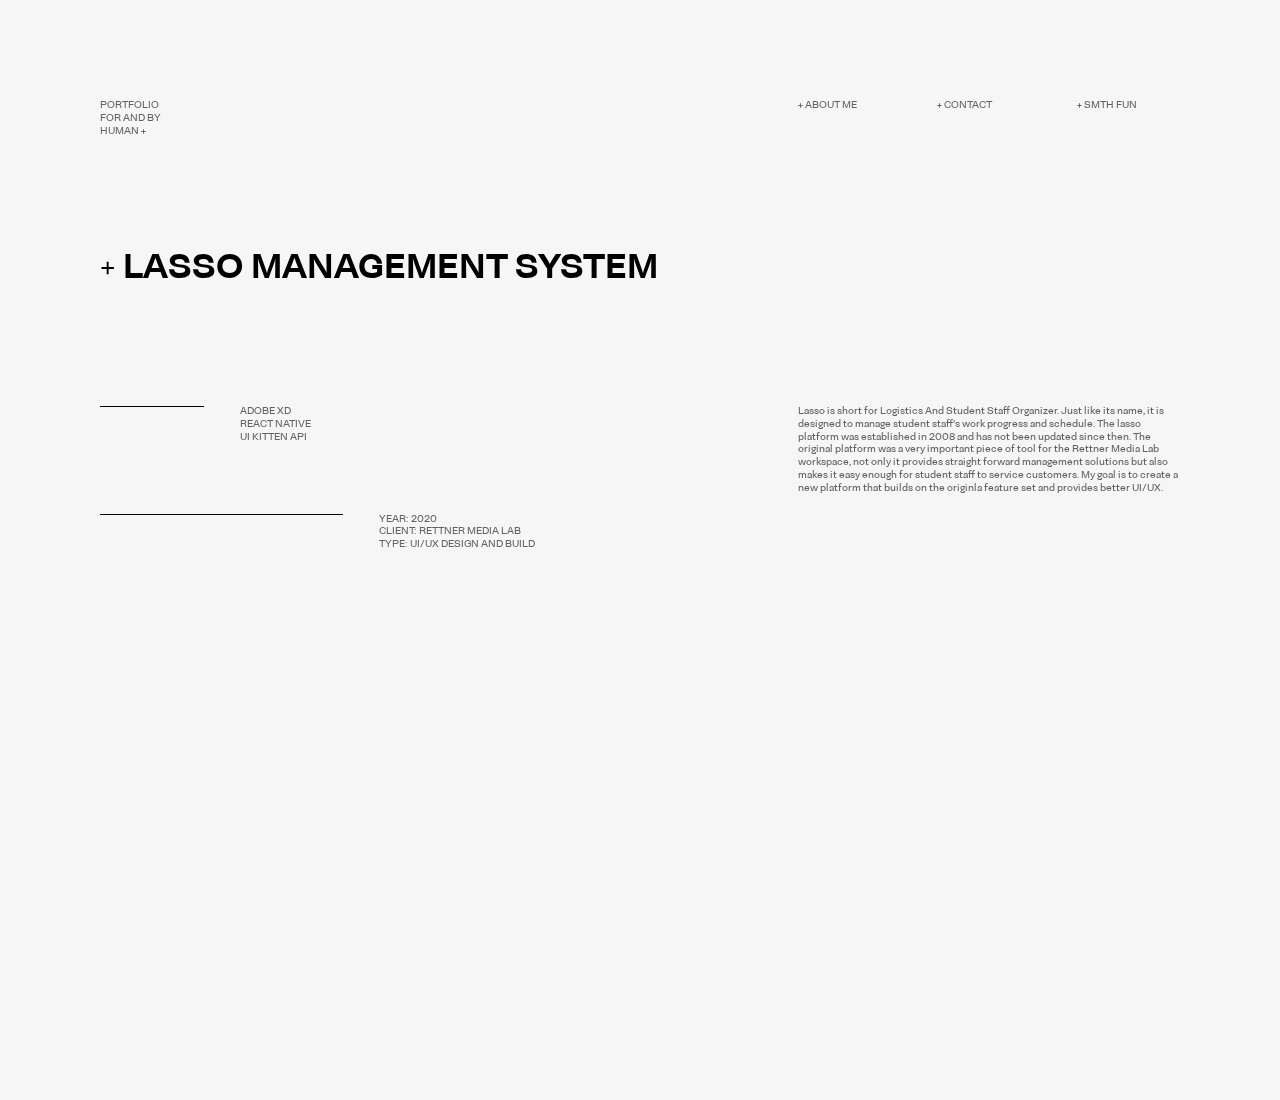
==== commit f68ac9cd: "initialize pj lasso page change with link" ====
--- a/pj_lasso.html
+++ b/pj_lasso.html
@@ -13,26 +13,34 @@
     <div data-scroll-container class="wrapper">
         <r-grid columns=8>
             <r-cell span=1>
-                <h2 class="heading">
-                    Portfolio<br>
-                    for and by<br>
-                    human +
-                </h2>
+                <a href="index.html">
+                    <h2 class="heading">
+                        Portfolio<br>
+                        for and by<br>
+                        human +
+                    </h2>
+                </a>
             </r-cell>
             <r-cell span=6-6>
-                <h2 class="heading2">
-                    + About me
-                </h2>
+                <a>
+                    <h2 class="heading2">
+                        + About me
+                    </h2>
+                </a> 
             </r-cell>
             <r-cell span=7-7>
-                <h2 class="heading2">
-                    + Contact
-                </h2>
+                <a>
+                    <h2 class="heading2">
+                        + Contact
+                    </h2>
+                </a>
             </r-cell>
             <r-cell span=8-8>
-                <h2 class="heading2">
-                    + Smth fun
-                </h2>
+                <a>
+                    <h2 class="heading2">
+                        + Smth fun
+                    </h2>
+                </a>
             </r-cell>
             <r-cell span=5>
                 <h2 class="project_title"><span class="plus"> + </span>Lasso Management System</h2>
@@ -46,7 +54,7 @@
                 </div>
             </r-cell>
             <r-cell span=6-8>
-                <h2 class="desc">Lasso is short for Logistics And Student Staff Organizer. Just like its name, it is designed to manage student staff's work progress and schedule. The lasso platform was established in 2008 and has not been updated since then. My colleague Gaetan and I came up with a fresh idea to give this platform a facelift. The original platform was a very important piece of tool for the Rettner Media Lab workspace, not only it provides straight forward management solutions but also makes it easy enough for student staff to service customers. My goal is to create a new platform that builds on the originla feature set and provides better UI/UX.</h2>
+                <h2 class="desc">Lasso is short for Logistics And Student Staff Organizer. Just like its name, it is designed to manage student staff's work progress and schedule. The lasso platform was established in 2008 and has not been updated since then. The original platform was a very important piece of tool for the Rettner Media Lab workspace, not only it provides straight forward management solutions but also makes it easy enough for student staff to service customers. My goal is to create a new platform that builds on the originla feature set and provides better UI/UX.</h2>
             </r-cell>
             <r-cell span=1-2 class="divider"></r-cell>
             <r-cell span=3-4>
--- a/css/global.css
+++ b/css/global.css
@@ -8,6 +8,12 @@
     font-family: "NeogroteskPro";
     font-weight: 700;
     src: url('../fonts/NeogroteskPro-Bold.woff') format('woff');
+}
+
+@font-face {
+    font-family: "NeogroteskPro";
+    font-weight: 100;
+    src: url('../fonts/NeogroteskPro-UltLight.woff') format('woff');
 }
 
 body {
@@ -21,6 +27,15 @@
 
 .wrapper {
     padding: 100px !important;
+}
+
+a {
+    text-decoration: none !important;
+}
+
+a:hover {
+    color: black !important;
+    cursor: pointer;
 }
 
 h2 {
@@ -56,9 +71,8 @@
 }
 
 .divider {
-    height: 1px;
+    border-top: black solid 1px;
     width: 100%;
-    background-color: black;
 }
 
 .link {
@@ -66,5 +80,10 @@
 }
 
 .plus {
-    font-weight: 400 !important;
+    font-weight: 100 !important;
+}
+
+.redirect {
+    font-weight: 700 !important;
+    opacity: 1 !important;
 }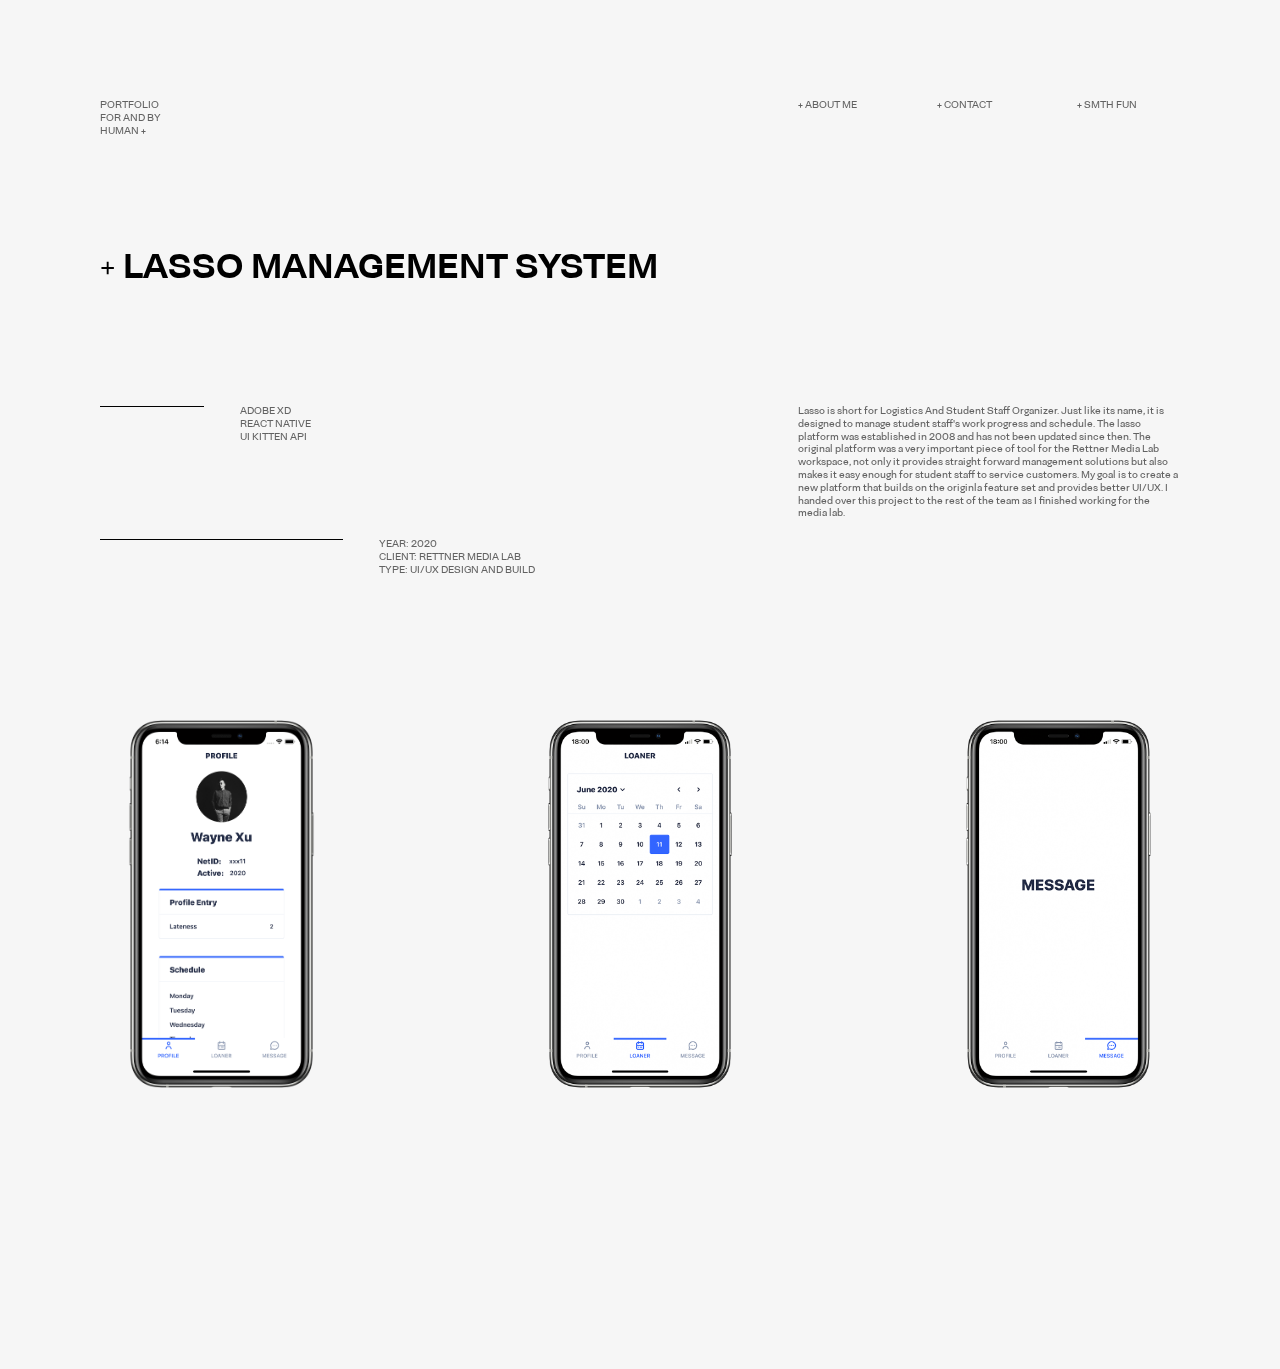
==== commit f35a50cb: "added lasso page" ====
--- a/pj_lasso.html
+++ b/pj_lasso.html
@@ -54,16 +54,26 @@
                 </div>
             </r-cell>
             <r-cell span=6-8>
-                <h2 class="desc">Lasso is short for Logistics And Student Staff Organizer. Just like its name, it is designed to manage student staff's work progress and schedule. The lasso platform was established in 2008 and has not been updated since then. The original platform was a very important piece of tool for the Rettner Media Lab workspace, not only it provides straight forward management solutions but also makes it easy enough for student staff to service customers. My goal is to create a new platform that builds on the originla feature set and provides better UI/UX.</h2>
+                <h2 class="desc">Lasso is short for Logistics And Student Staff Organizer. Just like its name, it is designed to manage student staff's work progress and schedule. The lasso platform was established in 2008 and has not been updated since then. The original platform was a very important piece of tool for the Rettner Media Lab workspace, not only it provides straight forward management solutions but also makes it easy enough for student staff to service customers. My goal is to create a new platform that builds on the originla feature set and provides better UI/UX. I handed over this project to the rest of the team as I finished working for the media lab.</h2>
             </r-cell>
             <r-cell span=1-2 class="divider"></r-cell>
-            <r-cell span=3-4>
+            <r-cell span=3-4 class="empty">
                 <div>
                     <h2>Year: 2020</h2>
                     <h2>Client: Rettner Media lab</h2>
                     <h2>Type: UI/UX design and build</h2>
                 </div>
             </r-cell>
+            <r-cell span=1-2>
+                <img src="./images/iphone.png" class="hero" alt="iPhone">
+            </r-cell>
+            <r-cell span=4-5>
+                <img src="./images/iphone2.png" class="hero" alt="iPhone">
+            </r-cell>
+            <r-cell span=7-8>
+                <img src="./images/iphone3.png" class="hero" alt="iPhone">
+            </r-cell>
+            <r-cell class="empty" span=1-8></r-cell>
         </r-grid>
     </div>
     <script src="./js/locomotive-scroll.min.js"></script>
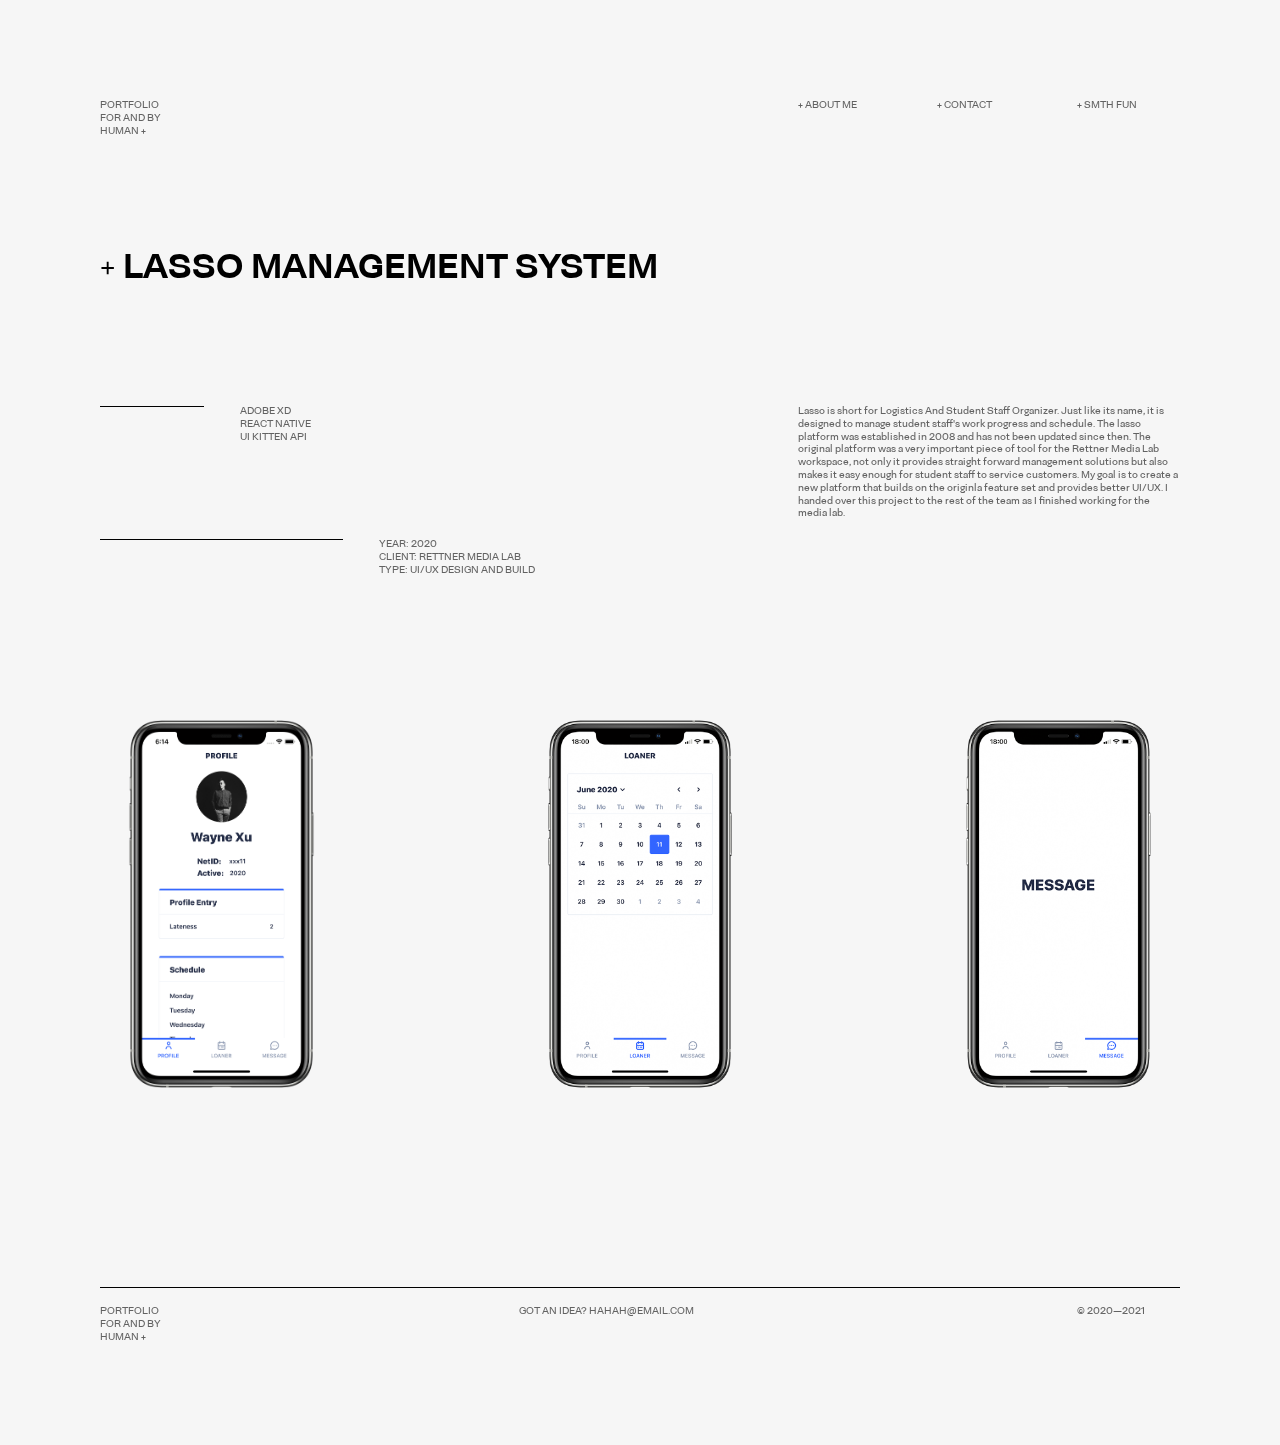
==== commit cdebe0d8: "adding footer" ====
--- a/pj_lasso.html
+++ b/pj_lasso.html
@@ -74,6 +74,24 @@
                 <img src="./images/iphone3.png" class="hero" alt="iPhone">
             </r-cell>
             <r-cell class="empty" span=1-8></r-cell>
+            <r-cell span=8 class="divider"></r-cell>
+            <r-cell span=1>
+                <h2 class="footer">
+                    Portfolio<br>
+                    for and by<br>
+                    human +
+                </h2>
+            </r-cell>
+            <r-cell span=4-5>
+                <h2 class="footer">
+                    got an idea? <span class="footer_email">hahah@email.com</span>
+                </h2>
+            </r-cell>
+            <r-cell span=8-8>
+                <h2 class="">
+                    © 2020—2021
+                </h2>
+            </r-cell>
         </r-grid>
     </div>
     <script src="./js/locomotive-scroll.min.js"></script>
